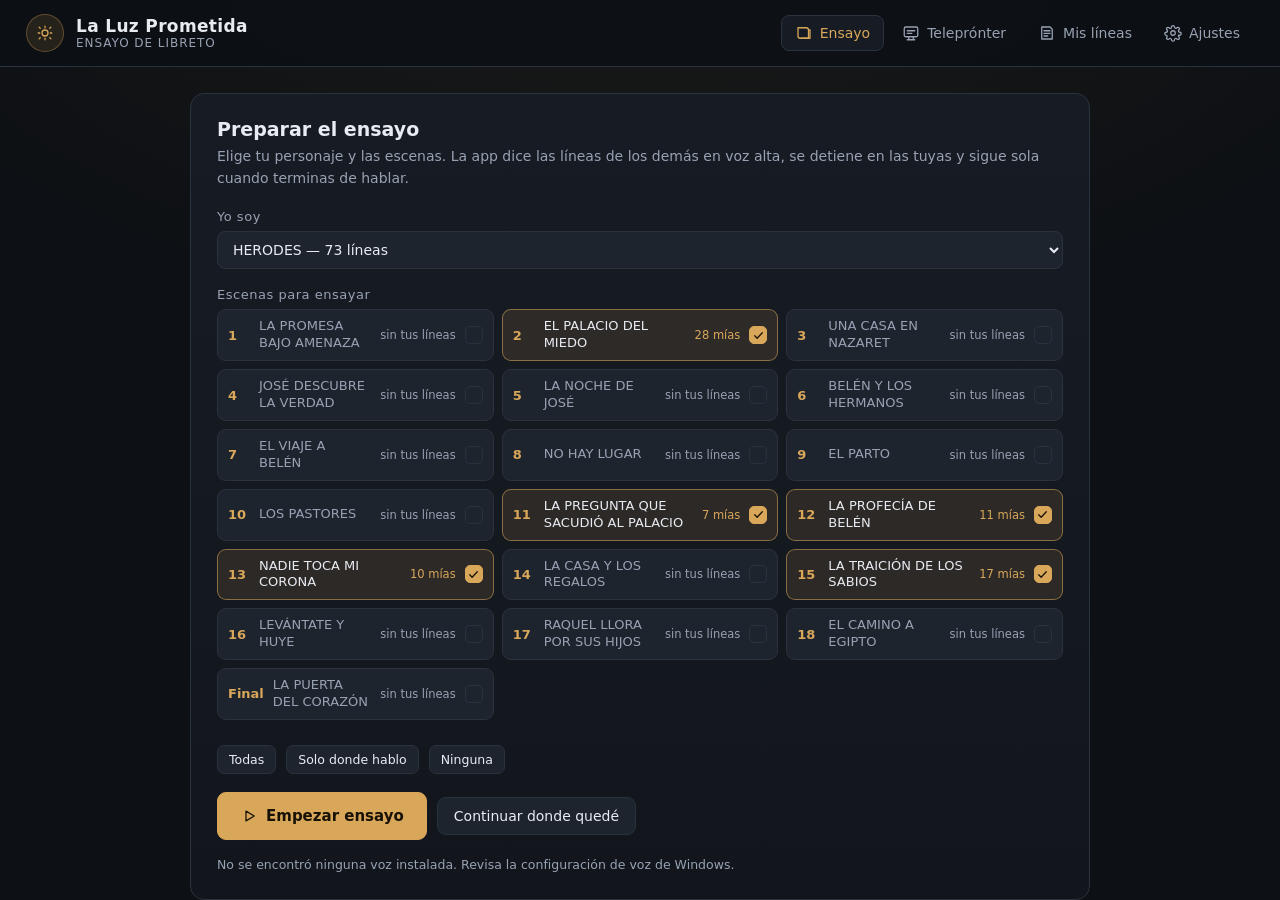
==== index.html @ d3064cd5 "Ensayo del libreto La Luz Prometida (version web)" ====
<!DOCTYPE html>
<html lang="es-CL">
<head>
<meta charset="utf-8">
<meta name="viewport" content="width=device-width, initial-scale=1, viewport-fit=cover">
<meta name="robots" content="noindex, nofollow">
<meta name="apple-mobile-web-app-capable" content="yes">
<meta name="apple-mobile-web-app-status-bar-style" content="black-translucent">
<meta name="theme-color" content="#0d1014">
<link rel="manifest" href="app.webmanifest">
<title>Libreto de ensayo — La Luz Prometida</title>
<link rel="stylesheet" href="estilos.css">
</head>
<body>

<header class="cabecera">
  <div class="marca">
    <span class="marca-ojo">
      <svg viewBox="0 0 24 24" width="22" height="22" fill="none" stroke="currentColor" stroke-width="1.7" stroke-linecap="round" stroke-linejoin="round"><path d="M12 3v2M12 19v2M4.2 4.2l1.4 1.4M18.4 18.4l1.4 1.4M3 12h2M19 12h2M4.2 19.8l1.4-1.4M18.4 5.6l1.4-1.4"/><circle cx="12" cy="12" r="4"/></svg>
    </span>
    <div>
      <h1>La Luz Prometida</h1>
      <p>Ensayo de libreto</p>
    </div>
  </div>
  <nav class="pestanas" id="pestanas">
    <button class="pestana activa" data-vista="ensayo">
      <svg viewBox="0 0 24 24"><path d="M4 5h11a3 3 0 0 1 3 3v11H7a3 3 0 0 1-3-3V5Z"/><path d="M18 8h2v11H8"/></svg>
      Ensayo
    </button>
    <button class="pestana" data-vista="teleprompter">
      <svg viewBox="0 0 24 24"><rect x="3" y="4" width="18" height="13" rx="2"/><path d="M7 21h10M9 17v4M15 17v4M7 9h10M7 12.5h6"/></svg>
      Teleprónter
    </button>
    <button class="pestana" data-vista="mislineas">
      <svg viewBox="0 0 24 24"><path d="M5 4h11l3 3v13H5z"/><path d="M8 9h8M8 12.5h8M8 16h5"/></svg>
      Mis líneas
    </button>
    <button class="pestana" data-vista="ajustes">
      <svg viewBox="0 0 24 24"><circle cx="12" cy="12" r="3"/><path d="M19.4 15a1.7 1.7 0 0 0 .3 1.9l.1.1a2 2 0 1 1-2.8 2.8l-.1-.1a1.7 1.7 0 0 0-2.9 1.2 2 2 0 1 1-4 0 1.7 1.7 0 0 0-2.9-1.2l-.1.1a2 2 0 1 1-2.8-2.8l.1-.1A1.7 1.7 0 0 0 3 15a2 2 0 1 1 0-4 1.7 1.7 0 0 0 1.2-2.9l-.1-.1a2 2 0 1 1 2.8-2.8l.1.1A1.7 1.7 0 0 0 10 4.1a2 2 0 1 1 4 0 1.7 1.7 0 0 0 2.9 1.2l.1-.1a2 2 0 1 1 2.8 2.8l-.1.1A1.7 1.7 0 0 0 21 11a2 2 0 1 1 0 4Z"/></svg>
      Ajustes
    </button>
  </nav>
</header>

<main>

  <!-- ============ ENSAYO ============ -->
  <section class="vista activa" id="vista-ensayo">

    <div class="preparacion" id="preparacion">
      <div class="panel">
        <h2>Preparar el ensayo</h2>
        <p class="ayuda">Elige tu personaje y las escenas. La app dice las líneas de los demás en voz alta, se detiene en las tuyas y sigue sola cuando terminas de hablar.</p>

        <label class="campo">
          <span>Yo soy</span>
          <select id="sel-personaje"></select>
        </label>

        <div class="campo">
          <span>Escenas para ensayar</span>
          <div class="lista-escenas" id="lista-escenas"></div>
          <div class="fila-botones">
            <button class="boton mini" id="btn-todas">Todas</button>
            <button class="boton mini" id="btn-mias">Solo donde hablo</button>
            <button class="boton mini" id="btn-ninguna">Ninguna</button>
          </div>
        </div>

        <div class="fila-botones">
          <button class="boton primario grande" id="btn-empezar">
            <svg viewBox="0 0 24 24"><path d="M8 5.5v13l11-6.5-11-6.5Z"/></svg>
            Empezar ensayo
          </button>
          <button class="boton" id="btn-continuar" hidden>Continuar donde quedé</button>
        </div>
        <p class="nota" id="nota-voces"></p>
      </div>
    </div>

    <div class="ensayo" id="ensayo" hidden>
      <div class="barra-ensayo">
        <div class="barra-info">
          <strong id="ens-escena">Escena 1</strong>
          <span id="ens-posicion">línea 1 de 30</span>
        </div>
        <div class="barra-acciones">
          <select id="ens-escena-sel" class="select-mini" title="Ir a una escena de la selección"></select>
          <button class="boton" id="btn-reiniciar" title="Volver al inicio de esta escena (tecla Inicio)">
            <svg viewBox="0 0 24 24"><path d="M4 11a8 8 0 1 1 2.4 5.7"/><path d="M4 4v7h7"/></svg>
            Reiniciar escena
          </button>
          <button class="boton mini" id="btn-salir">Elegir escenas</button>
        </div>
      </div>
      <div class="progreso"><div class="progreso-relleno" id="progreso-relleno"></div></div>

      <div class="tarjetas" id="tarjetas"></div>

      <div class="siguiente" id="siguiente"></div>

      <div class="controles">
        <button class="boton" id="btn-reiniciar-2" title="Volver al inicio de esta escena (tecla Inicio)">
          <svg viewBox="0 0 24 24"><path d="M4 11a8 8 0 1 1 2.4 5.7"/><path d="M4 4v7h7"/></svg>
          Reiniciar escena
        </button>
        <button class="boton icono" id="btn-anterior" title="Línea anterior (flecha izquierda)">
          <svg viewBox="0 0 24 24"><path d="M15 5.5 8.5 12 15 18.5"/></svg>
        </button>
        <button class="boton icono" id="btn-repetir" title="Repetir la línea (R)">
          <svg viewBox="0 0 24 24"><path d="M4 12a8 8 0 1 1 2.6 5.9"/><path d="M4 19v-5h5"/></svg>
        </button>
        <button class="boton icono" id="btn-pausa" title="Pausa / continuar (P)">
          <svg viewBox="0 0 24 24"><path d="M9 5v14M15 5v14"/></svg>
        </button>
        <button class="boton primario" id="btn-siguiente">Siguiente <span class="tecla">espacio</span></button>
        <div class="control-velocidad">
          <label for="rango-velocidad">Velocidad de la voz</label>
          <input type="range" id="rango-velocidad" min="0.6" max="1.4" step="0.05" value="0.95">
          <span id="valor-velocidad">0,95×</span>
        </div>
      </div>
    </div>
  </section>

  <!-- ============ TELEPRÓNTER ============ -->
  <section class="vista" id="vista-teleprompter">
    <div class="barra-tele">
      <label class="campo-horizontal">
        <span>Escena</span>
        <select id="tele-escena"></select>
      </label>
      <div class="barra-acciones">
        <button class="boton mini" id="tele-tam-menos">A−</button>
        <button class="boton mini" id="tele-tam-mas">A+</button>
        <button class="boton mini" id="tele-mias">Solo lo mío y las entradas</button>
        <button class="boton mini" id="tele-inicio">Volver arriba</button>
      </div>
      <div class="control-velocidad">
        <label for="tele-velocidad">Velocidad</label>
        <input type="range" id="tele-velocidad" min="0" max="100" step="1" value="30">
        <button class="boton icono" id="tele-play" title="Desplazar">
          <svg viewBox="0 0 24 24"><path d="M8 5.5v13l11-6.5-11-6.5Z"/></svg>
        </button>
      </div>
    </div>
    <div class="tele-lienzo" id="tele-lienzo"><div class="tele-texto" id="tele-texto"></div></div>
  </section>

  <!-- ============ MIS LÍNEAS ============ -->
  <section class="vista" id="vista-mislineas">
    <div class="panel">
      <div class="cabecera-panel">
        <h2>Mis líneas</h2>
        <span class="contador" id="contador-mias"></span>
      </div>
      <p class="ayuda">Cada bloque muestra lo que dicen justo antes de tu entrada y tu línea. Puedes oír la entrada y después tu línea.</p>
      <label class="campo-horizontal">
        <span>Personaje</span>
        <select id="sel-personaje-2"></select>
      </label>
      <div id="lista-mias" class="lista-mias"></div>
    </div>
  </section>

  <!-- ============ AJUSTES ============ -->
  <section class="vista" id="vista-ajustes">
    <div class="panel">
      <h2>Ajustes de voz</h2>
      <div class="rejilla-ajustes">
        <h3 class="sub-ajustes">Voz</h3>
        <label class="campo">
          <span>Voz para leer las acotaciones</span>
          <select id="sel-voz"></select>
        </label>
        <label class="campo">
          <span>Velocidad al leer</span>
          <input type="range" id="aj-velocidad" min="0.6" max="1.4" step="0.05" value="0.95">
          <em id="aj-velocidad-val">0,95×</em>
        </label>
        <label class="campo">
          <span>Tono (más grave o más agudo)</span>
          <input type="range" id="aj-tono" min="0.6" max="1.4" step="0.05" value="1">
          <em id="aj-tono-val">1,00</em>
        </label>
        <label class="campo">
          <span>Espera entre una línea y otra</span>
          <select id="aj-pausa">
            <option value="0">Sin espera</option>
            <option value="400">Corta (0,4 s)</option>
            <option value="800" selected>Normal (0,8 s)</option>
            <option value="1500">Larga (1,5 s)</option>
          </select>
        </label>
        <label class="interruptor">
          <input type="checkbox" id="aj-acotaciones">
          <span>Leer también las acotaciones (lo que pasa en escena)</span>
        </label>
        <label class="interruptor">
          <input type="checkbox" id="aj-campana" checked>
          <span>Campana cuando es mi turno</span>
        </label>
        <h3 class="sub-ajustes">Micrófono</h3>
        <label class="interruptor">
          <input type="checkbox" id="aj-grabar">
          <span>Grabar mi voz en cada turno para oírme después</span>
        </label>
        <label class="interruptor">
          <input type="checkbox" id="aj-escuchar" checked>
          <span>Escuchar mi turno y seguir solo cuando termino de hablar</span>
        </label>
        <label class="campo">
          <span>Cuánto silencio espera antes de seguir</span>
          <select id="aj-silencio">
            <option value="800">Corto (0,8 s)</option>
            <option value="1200" selected>Normal (1,2 s)</option>
            <option value="1800">Largo (1,8 s)</option>
          </select>
        </label>
        <label class="campo">
          <span>Sensibilidad del micrófono</span>
          <select id="aj-sensibilidad">
            <option value="0.7">Alta (si hablo suave)</option>
            <option value="1" selected>Normal</option>
            <option value="1.7">Baja (si hay ruido en la pieza)</option>
          </select>
        </label>
      </div>
      <div class="fila-botones">
        <button class="boton" id="btn-probar-voz">
          <svg viewBox="0 0 24 24"><path d="M11 5 6 9H3v6h3l5 4V5Z"/><path d="M15.5 8.5a5 5 0 0 1 0 7"/></svg>
          Probar la voz
        </button>
      </div>
      <p class="nota" id="nota-ajustes">La voz sale del propio Windows: no gasta internet ni necesita cuentas.</p>
    </div>

    <div class="panel" style="margin-top:18px">
      <div class="cabecera-panel">
        <h2>Voces de cada personaje</h2>
        <button class="boton mini" id="btn-voces-auto">Volver a automático</button>
      </div>
      <p class="ayuda">La app reparte sola una voz de hombre a los personajes masculinos y una de mujer a los femeninos. Si alguna no te gusta, se cambia acá.</p>
      <div class="rejilla-personajes" id="rejilla-personajes"></div>
    </div>
  </section>

</main>

<div class="aviso" id="aviso" hidden></div>
<audio id="reproductor" hidden></audio>

<script src="libreto-datos.js"></script>
<script src="app.js"></script>
</body>
</html>
---- estilos.css ----
:root{
  --fondo:#0d1014;
  --fondo-2:#12161c;
  --panel:#171c24;
  --panel-2:#1e242e;
  --borde:#2a323e;
  --texto:#e8ecf2;
  --tenue:#98a2b3;
  --oro:#d9a75a;
  --oro-suave:rgba(217,167,90,.12);
  --rojo:#c4553f;
  --ok:#5f9e7a;
}
*{box-sizing:border-box}
html,body{height:100%}
body{
  margin:0;
  background:
    radial-gradient(1200px 600px at 50% -10%, rgba(217,167,90,.07), transparent 70%),
    var(--fondo);
  color:var(--texto);
  font-family:"Segoe UI",system-ui,-apple-system,sans-serif;
  font-size:16px;
  display:flex;
  flex-direction:column;
  min-height:100vh;
}
svg{width:18px;height:18px;fill:none;stroke:currentColor;stroke-width:1.7;stroke-linecap:round;stroke-linejoin:round;flex:none}

/* ---------- cabecera ---------- */
.cabecera{
  display:flex;align-items:center;justify-content:space-between;gap:20px;
  padding:14px 26px;
  border-bottom:1px solid var(--borde);
  background:rgba(13,16,20,.9);
  backdrop-filter:blur(6px);
  position:sticky;top:0;z-index:20;
  flex-wrap:wrap;
}
.marca{display:flex;align-items:center;gap:12px}
.marca-ojo{color:var(--oro);display:flex;align-items:center;justify-content:center;
  width:38px;height:38px;border:1px solid rgba(217,167,90,.35);border-radius:50%;background:var(--oro-suave)}
.marca h1{margin:0;font-size:17px;letter-spacing:.02em;font-weight:600}
.marca p{margin:0;font-size:12px;color:var(--tenue);letter-spacing:.08em;text-transform:uppercase}

.pestanas{display:flex;gap:4px;flex-wrap:wrap}
.pestana{
  display:flex;align-items:center;gap:7px;
  background:transparent;border:1px solid transparent;color:var(--tenue);
  padding:8px 13px;border-radius:8px;cursor:pointer;font-size:14px;font-family:inherit;
}
.pestana:hover{background:var(--panel);color:var(--texto)}
.pestana.activa{background:var(--panel);border-color:var(--borde);color:var(--oro)}

/* ---------- estructura ---------- */
main{flex:1;display:flex;flex-direction:column;min-height:0}
.vista{display:none;padding:26px;flex:1;min-height:0;overflow:auto}
.vista.activa{display:block}
#vista-teleprompter.activa{display:flex;flex-direction:column;padding:0;overflow:hidden}
#vista-ensayo.activa{display:block}

.panel{
  max-width:900px;margin:0 auto;
  background:linear-gradient(180deg,var(--panel),var(--fondo-2));
  border:1px solid var(--borde);border-radius:14px;padding:24px 26px;
}
.panel h2{margin:0 0 6px;font-size:19px;font-weight:600}
.ayuda{color:var(--tenue);font-size:14px;line-height:1.55;margin:0 0 20px}
.nota{color:var(--tenue);font-size:12.5px;margin:16px 0 0;line-height:1.5}
.cabecera-panel{display:flex;align-items:center;justify-content:space-between;gap:12px}
.contador{font-size:13px;color:var(--tenue);border:1px solid var(--borde);padding:3px 9px;border-radius:20px}

.campo{display:flex;flex-direction:column;gap:7px;margin-bottom:18px;font-size:13px;color:var(--tenue)}
.campo>span{letter-spacing:.04em}
.campo-horizontal{display:flex;align-items:center;gap:10px;font-size:13px;color:var(--tenue)}
.campo-horizontal select{min-width:230px}

select,input[type=range]{
  font-family:inherit;font-size:14px;color:var(--texto);
  background:var(--panel-2);border:1px solid var(--borde);border-radius:8px;padding:9px 11px;
}
select{cursor:pointer}
input[type=range]{padding:0;height:26px;accent-color:var(--oro);background:transparent;border:none}

.boton{
  display:inline-flex;align-items:center;gap:8px;
  font-family:inherit;font-size:14px;cursor:pointer;
  background:var(--panel-2);color:var(--texto);
  border:1px solid var(--borde);border-radius:9px;padding:10px 16px;
  transition:.15s background,.15s border-color;
}
.boton:hover{background:#252d39;border-color:#3a4453}
.boton:disabled{opacity:.4;cursor:not-allowed}
.boton.primario{background:var(--oro);color:#181206;border-color:var(--oro);font-weight:600}
.boton.primario:hover{background:#e6b46a}
.boton.grande{padding:14px 22px;font-size:15px}
.boton.mini{padding:6px 11px;font-size:12.5px;border-radius:7px}
.boton.icono{padding:10px;border-radius:9px}
.boton.icono svg{width:20px;height:20px}
.tecla{font-size:10.5px;letter-spacing:.06em;border:1px solid rgba(0,0,0,.25);border-radius:5px;padding:1px 5px;opacity:.65;text-transform:uppercase}
.fila-botones{display:flex;gap:10px;flex-wrap:wrap;align-items:center;margin-top:6px}

/* ---------- escenas a elegir ---------- */
.lista-escenas{display:grid;grid-template-columns:repeat(auto-fill,minmax(240px,1fr));gap:8px;margin-bottom:12px}
.escena-chip{
  display:flex;align-items:center;gap:9px;text-align:left;
  background:var(--panel-2);border:1px solid var(--borde);color:var(--tenue);
  border-radius:9px;padding:9px 11px;cursor:pointer;font-family:inherit;font-size:13px;
}
.escena-chip:hover{border-color:#3d4757}
.escena-chip.marcada{border-color:rgba(217,167,90,.55);background:var(--oro-suave);color:var(--texto)}
.escena-chip .num{font-variant-numeric:tabular-nums;color:var(--oro);font-weight:600;min-width:22px}
.escena-chip .tit{flex:1;line-height:1.3}
.escena-chip .cuenta{font-size:11.5px;color:var(--tenue);white-space:nowrap}
.escena-chip.marcada .cuenta{color:var(--oro)}

/* ---------- ensayo activo ---------- */
.ensayo{max-width:1000px;margin:0 auto}
.barra-ensayo{display:flex;align-items:center;justify-content:space-between;gap:14px;flex-wrap:wrap;margin-bottom:10px}
.barra-info{display:flex;flex-direction:column;gap:2px}
.barra-info strong{font-size:15px;letter-spacing:.02em}
.barra-info span{font-size:12.5px;color:var(--tenue)}
.barra-acciones{display:flex;gap:8px;flex-wrap:wrap}
.progreso{height:3px;background:#1d232c;border-radius:3px;overflow:hidden;margin-bottom:22px}
.progreso-relleno{height:100%;width:0;background:linear-gradient(90deg,#8a6a34,var(--oro));transition:width .25s ease}

.tarjetas{display:flex;flex-direction:column;gap:14px;min-height:280px}
.tarjeta{
  border:1px solid var(--borde);border-radius:14px;padding:20px 24px;
  background:var(--panel);position:relative;
}
.tarjeta .quien{
  display:flex;align-items:center;gap:9px;
  font-size:12px;letter-spacing:.14em;text-transform:uppercase;color:var(--tenue);margin-bottom:10px;
}
.tarjeta .quien .punto{width:7px;height:7px;border-radius:50%;background:var(--tenue)}
.tarjeta .texto{
  font-family:Georgia,"Times New Roman",serif;
  font-size:23px;line-height:1.62;letter-spacing:.005em;
}
.tarjeta .texto em{color:#9aa5b6;font-style:italic}
.tarjeta.otro{opacity:.93}
.tarjeta.otro.hablando{border-color:rgba(217,167,90,.4);box-shadow:0 0 0 1px rgba(217,167,90,.12)}
.tarjeta.mia{
  background:linear-gradient(180deg,rgba(217,167,90,.14),rgba(217,167,90,.05));
  border-color:rgba(217,167,90,.55);
}
.tarjeta.mia .quien{color:var(--oro)}
.tarjeta.mia .quien .punto{background:var(--oro);box-shadow:0 0 10px rgba(217,167,90,.8)}
.tarjeta.mia .texto{font-size:27px;line-height:1.55}
.tarjeta.acotacion{background:transparent;border-style:dashed;padding:12px 18px}
.tarjeta.acotacion .texto{font-family:"Segoe UI",system-ui,sans-serif;font-size:15px;color:#8d97a8;font-style:italic;line-height:1.55}
.tarjeta.cancion{
  background:linear-gradient(90deg,rgba(217,167,90,.1),transparent);
  border-left:2px solid var(--oro);padding:12px 18px;
}
.tarjeta.cancion .texto{font-family:"Segoe UI",system-ui,sans-serif;font-size:13px;letter-spacing:.18em;text-transform:uppercase;color:var(--oro)}
.acciones-tarjeta{display:flex;gap:8px;margin-top:16px;flex-wrap:wrap;align-items:center}
.grabando{color:var(--rojo);font-size:12.5px;display:inline-flex;align-items:center;gap:6px}
.grabando::before{content:"";width:8px;height:8px;border-radius:50%;background:var(--rojo);animation:latir 1s infinite}
@keyframes latir{50%{opacity:.25}}

.siguiente{
  margin-top:18px;padding:12px 16px;border-top:1px solid var(--borde);
  font-size:13.5px;color:var(--tenue);line-height:1.5;min-height:44px;
  display:flex;gap:8px;align-items:baseline;
}
.siguiente .rotulo{font-size:11px;letter-spacing:.14em;text-transform:uppercase;color:#6f7a8b;white-space:nowrap}
.siguiente .cita{font-family:Georgia,serif;font-style:italic;color:#8b95a6;overflow:hidden;text-overflow:ellipsis;white-space:nowrap;flex:1}

.controles{
  display:flex;align-items:center;gap:10px;flex-wrap:wrap;
  margin-top:18px;padding-top:16px;border-top:1px solid var(--borde);
}
.control-velocidad{display:flex;align-items:center;gap:10px;margin-left:auto;font-size:12.5px;color:var(--tenue)}
.control-velocidad input{width:130px}
.control-velocidad span{font-variant-numeric:tabular-nums;min-width:46px}

/* ---------- teleprónter ---------- */
.barra-tele{
  display:flex;align-items:center;gap:16px;flex-wrap:wrap;
  padding:10px 22px;border-bottom:1px solid var(--borde);background:var(--fondo-2);
}
.tele-lienzo{flex:1;overflow-y:auto;scroll-behavior:auto;background:#0a0d11}
.tele-texto{max-width:920px;margin:0 auto;padding:60px 40px 70vh;font-family:Georgia,serif;font-size:24px;line-height:1.75}
.tele-texto .t-escena{
  font-family:"Segoe UI",sans-serif;font-size:13px;letter-spacing:.2em;text-transform:uppercase;color:var(--oro);
  margin:34px 0 8px;border-top:1px solid var(--borde);padding-top:22px;
}
.tele-texto .t-titulo{font-family:"Segoe UI",sans-serif;font-size:22px;letter-spacing:.04em;margin:0 0 18px;color:var(--texto)}
.tele-texto .t-linea{margin:0 0 14px;color:#b9c2d0}
.tele-texto .t-linea .q{font-family:"Segoe UI",sans-serif;font-size:11px;letter-spacing:.16em;text-transform:uppercase;color:#6f7a8b;display:block;margin-bottom:2px}
.tele-texto .t-linea.mia{color:var(--texto);background:linear-gradient(90deg,rgba(217,167,90,.16),transparent);border-left:3px solid var(--oro);padding:6px 0 6px 14px;font-size:26px}
.tele-texto .t-linea.mia .q{color:var(--oro)}
.tele-texto .t-acot{font-style:italic;color:#77808f;font-size:18px;margin:0 0 14px}
.tele-texto .t-cancion{font-family:"Segoe UI",sans-serif;font-size:13px;letter-spacing:.2em;text-transform:uppercase;color:var(--oro);margin:26px 0}

/* ---------- mis líneas ---------- */
.lista-mias{display:flex;flex-direction:column;gap:10px;margin-top:6px}
.item-linea{border:1px solid var(--borde);border-radius:10px;padding:13px 16px;background:var(--panel-2)}
.item-linea .meta{font-size:11px;letter-spacing:.12em;text-transform:uppercase;color:var(--tenue);margin-bottom:7px}
.item-linea .entrada{font-size:13.5px;color:#8b95a6;font-style:italic;margin-bottom:9px;line-height:1.5}
.item-linea .mia-txt{font-family:Georgia,serif;font-size:17.5px;line-height:1.55;color:var(--texto)}
.item-linea .botones{display:flex;gap:8px;margin-top:10px;flex-wrap:wrap}

/* ---------- ajustes ---------- */
.rejilla-ajustes{display:grid;grid-template-columns:repeat(auto-fit,minmax(260px,1fr));gap:4px 24px}
.interruptor{display:flex;align-items:center;gap:10px;font-size:13.5px;color:var(--texto);margin-bottom:14px;cursor:pointer}
.interruptor input{accent-color:var(--oro);width:16px;height:16px}
.campo em{color:var(--oro);font-style:normal;font-size:12.5px}

/* ---------- aviso ---------- */
.aviso{
  position:fixed;left:50%;bottom:28px;transform:translateX(-50%);
  background:var(--panel-2);border:1px solid var(--borde);border-left:3px solid var(--oro);
  padding:12px 18px;border-radius:9px;font-size:14px;max-width:min(600px,90vw);
  box-shadow:0 12px 34px rgba(0,0,0,.5);z-index:50;line-height:1.5;
}

@media (max-width:760px){
  .cabecera{padding:12px 16px}
  .vista{padding:16px}
  .panel{padding:18px}
  .tarjeta .texto{font-size:20px}
  .tarjeta.mia .texto{font-size:22px}
  .control-velocidad{margin-left:0;width:100%}
  .tele-texto{font-size:20px;padding:34px 20px 60vh}
}
.select-mini{padding:6px 9px;font-size:12.5px;border-radius:7px;max-width:260px}

/* marca de selección en las escenas */
.escena-chip .tick{display:flex;align-items:center;justify-content:center;width:18px;height:18px;border-radius:5px;border:1px solid var(--borde);color:transparent}
.escena-chip .tick svg{width:13px;height:13px;stroke-width:2.4}
.escena-chip.marcada .tick{background:var(--oro);border-color:var(--oro);color:#1a1305}
.escena-chip{padding:8px 10px}
.lista-escenas{grid-template-columns:repeat(auto-fill,minmax(230px,1fr))}
/* acotaciones un poco más legibles */
.tarjeta.acotacion .texto{color:#9aa5b6}
.tele-texto .t-acot{color:#8b95a6}

/* indicador de micrófono escuchando el turno */
.escucha{display:flex;align-items:center;gap:10px;margin-top:14px;font-size:12.5px;color:var(--tenue);letter-spacing:.02em}
.escucha .nivel{flex:1;max-width:240px;height:5px;background:#2b3340;border-radius:3px;overflow:hidden}
.escucha .nivel i{display:block;height:100%;width:0;background:#5f6b7c;border-radius:3px;transition:width .07s linear}
.escucha.detectado{color:var(--oro)}
.escucha.detectado .nivel i{background:var(--oro)}

/* subtítulos dentro de ajustes */
.sub-ajustes{grid-column:1/-1;margin:6px 0 2px;font-size:11.5px;letter-spacing:.16em;text-transform:uppercase;color:var(--oro);font-weight:600}

/* voces por personaje */
.rejilla-personajes{display:grid;grid-template-columns:repeat(auto-fill,minmax(330px,1fr));gap:8px 16px;margin-top:6px}
.fila-personaje{display:flex;align-items:center;gap:10px;padding:7px 10px;border:1px solid var(--borde);border-radius:9px;background:var(--panel-2)}
.fila-personaje .nom{flex:0 0 118px;display:flex;flex-direction:column;line-height:1.25}
.fila-personaje .nom strong{font-size:12.5px;font-weight:600}
.fila-personaje .nom span{font-size:10.5px;color:var(--tenue)}
.fila-personaje select{flex:1;min-width:0;font-size:12.5px;padding:6px 8px}
.fila-personaje .boton.mini{padding:7px 9px}

/* ===================== en el teléfono ===================== */
body.movil .cabecera{padding:10px 12px;gap:8px;position:sticky}
body.movil .marca h1{font-size:15px}
body.movil .marca p{font-size:10px}
body.movil .marca-ojo{width:32px;height:32px}
body.movil .pestanas{width:100%;gap:2px}
body.movil .pestana{flex:1;justify-content:center;padding:8px 4px;font-size:11.5px;gap:5px}
body.movil .pestana svg{width:15px;height:15px}
body.movil .vista{padding:12px}
body.movil .panel{padding:14px;border-radius:12px}
body.movil .panel h2{font-size:17px}
body.movil .ayuda{font-size:12.5px;margin-bottom:14px}
body.movil .lista-escenas{grid-template-columns:1fr;gap:6px}
body.movil .escena-chip{padding:10px 11px}
body.movil .barra-ensayo{gap:8px}
body.movil .barra-acciones{gap:6px}
body.movil #btn-reiniciar{flex:1 1 auto}
body.movil .tarjeta{padding:14px 15px;border-radius:12px}
body.movil .tarjeta .quien{font-size:10.5px;margin-bottom:8px}
body.movil .tarjeta .texto{font-size:19px;line-height:1.5}
body.movil .tarjeta.mia .texto{font-size:21px;line-height:1.45}
body.movil .tarjeta.acotacion .texto{font-size:13.5px}
body.movil .tarjetas{gap:10px;min-height:0}
body.movil .acciones-tarjeta .boton{flex:1;justify-content:center}
body.movil .siguiente{font-size:12.5px;padding:10px 0;margin-top:12px}
body.movil .controles{position:sticky;bottom:0;background:linear-gradient(180deg,rgba(13,16,20,0),rgba(13,16,20,.96) 30%);
  padding:12px 0 calc(10px + env(safe-area-inset-bottom));margin-top:8px;gap:8px}
body.movil .controles .boton{padding:12px 14px}
body.movil #btn-siguiente{flex:1 1 100%;justify-content:center}
body.movil .control-velocidad{width:100%;margin-left:0;justify-content:space-between}
body.movil .control-velocidad input{flex:1}
body.movil .tele-texto{font-size:17px;padding:22px 16px 65vh;line-height:1.7}
body.movil .tele-texto .t-linea.mia{font-size:21px}
body.movil .barra-tele{padding:8px 12px;gap:8px}
body.movil .rejilla-ajustes{grid-template-columns:1fr}
body.movil .item-linea{padding:11px 12px}
body.movil .item-linea .mia-txt{font-size:16px}
body.movil .tecla{display:none}
body.movil #btn-reiniciar{display:none}
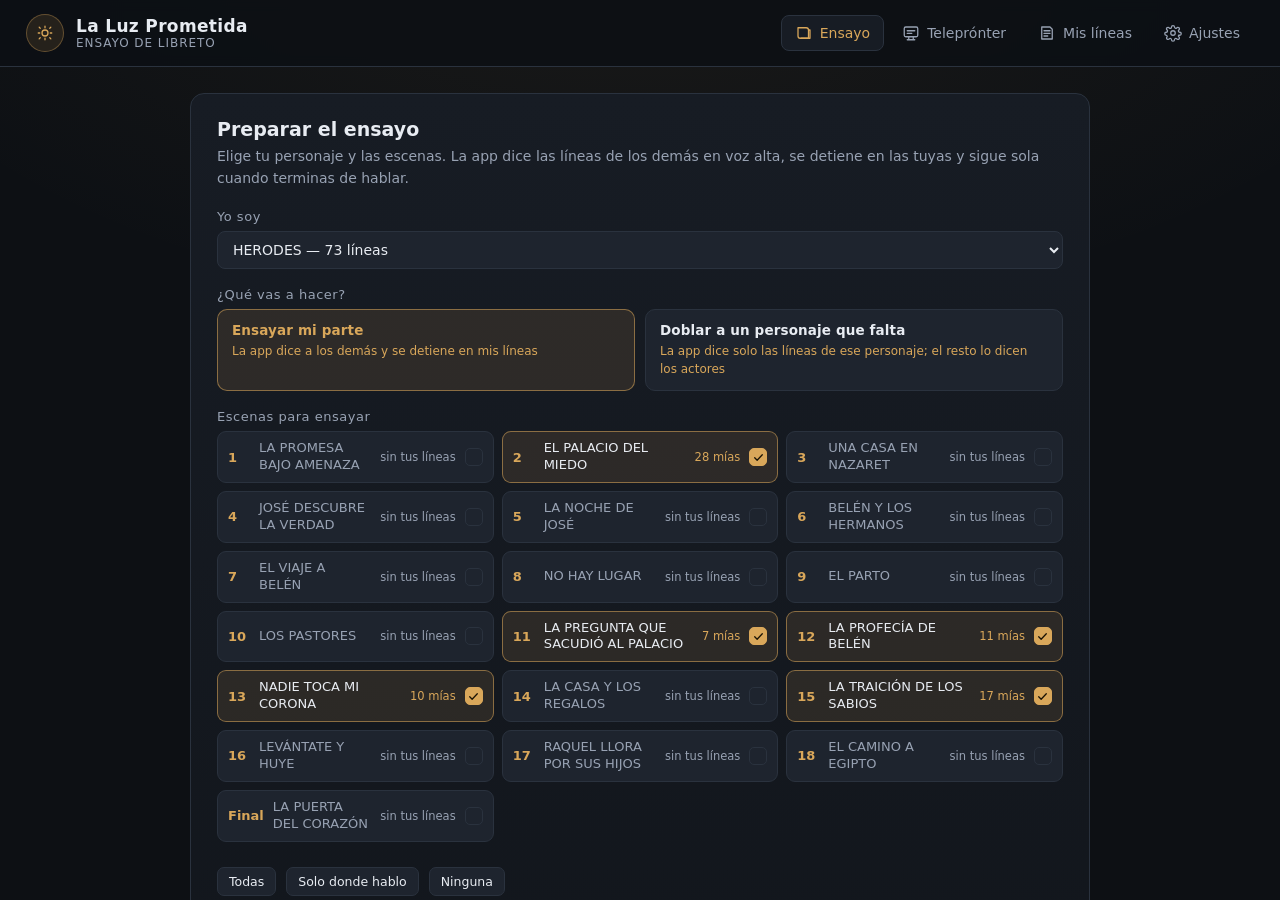
==== commit 3f225314: "Modo doblar: la app hace el papel de un personaje que falta" ====
--- a/index.html
+++ b/index.html
@@ -59,6 +59,35 @@
         </label>
 
         <div class="campo">
+          <span>¿Qué vas a hacer?</span>
+          <div class="modos" id="modos">
+            <button type="button" class="modo activo" data-modo="ensayo">
+              <strong>Ensayar mi parte</strong>
+              <em>La app dice a los demás y se detiene en mis líneas</em>
+            </button>
+            <button type="button" class="modo" data-modo="doblar">
+              <strong>Doblar a un personaje que falta</strong>
+              <em>La app dice solo las líneas de ese personaje; el resto lo dicen los actores</em>
+            </button>
+          </div>
+        </div>
+
+        <label class="campo" id="campo-dobla" hidden>
+          <span>¿A quién falta?</span>
+          <select id="sel-dobla"></select>
+        </label>
+
+        <label class="campo" id="campo-espera" hidden>
+          <span>Espera entre las líneas de los demás</span>
+          <select id="sel-espera">
+            <option value="2000">Corta (2 s)</option>
+            <option value="3500" selected>Normal (3,5 s)</option>
+            <option value="6000">Larga (6 s)</option>
+            <option value="0">Manual: yo aprieto Siguiente</option>
+          </select>
+        </label>
+
+        <div class="campo">
           <span>Escenas para ensayar</span>
           <div class="lista-escenas" id="lista-escenas"></div>
           <div class="fila-botones">
--- a/estilos.css
+++ b/estilos.css
@@ -296,3 +296,19 @@
 body.movil .item-linea .mia-txt{font-size:16px}
 body.movil .tecla{display:none}
 body.movil #btn-reiniciar{display:none}
+
+/* selector de modo en la pantalla de preparación */
+.modos{display:grid;grid-template-columns:1fr 1fr;gap:10px}
+.modo{display:flex;flex-direction:column;gap:5px;text-align:left;background:var(--panel-2);
+  border:1px solid var(--borde);border-radius:10px;padding:12px 14px;color:var(--tenue);
+  font-family:inherit;cursor:pointer}
+.modo strong{color:var(--texto);font-size:13.5px;font-weight:600;letter-spacing:.01em}
+.modo em{font-style:normal;font-size:12px;line-height:1.45}
+.modo:hover{border-color:#3d4757}
+.modo.activo{border-color:rgba(217,167,90,.55);background:var(--oro-suave)}
+.modo.activo strong{color:var(--oro)}
+@media (max-width:620px){.modos{grid-template-columns:1fr}}
+body.movil .modos{grid-template-columns:1fr}
+
+/* que "hidden" gane sobre los display:flex de los campos */
+[hidden]{display:none !important}
